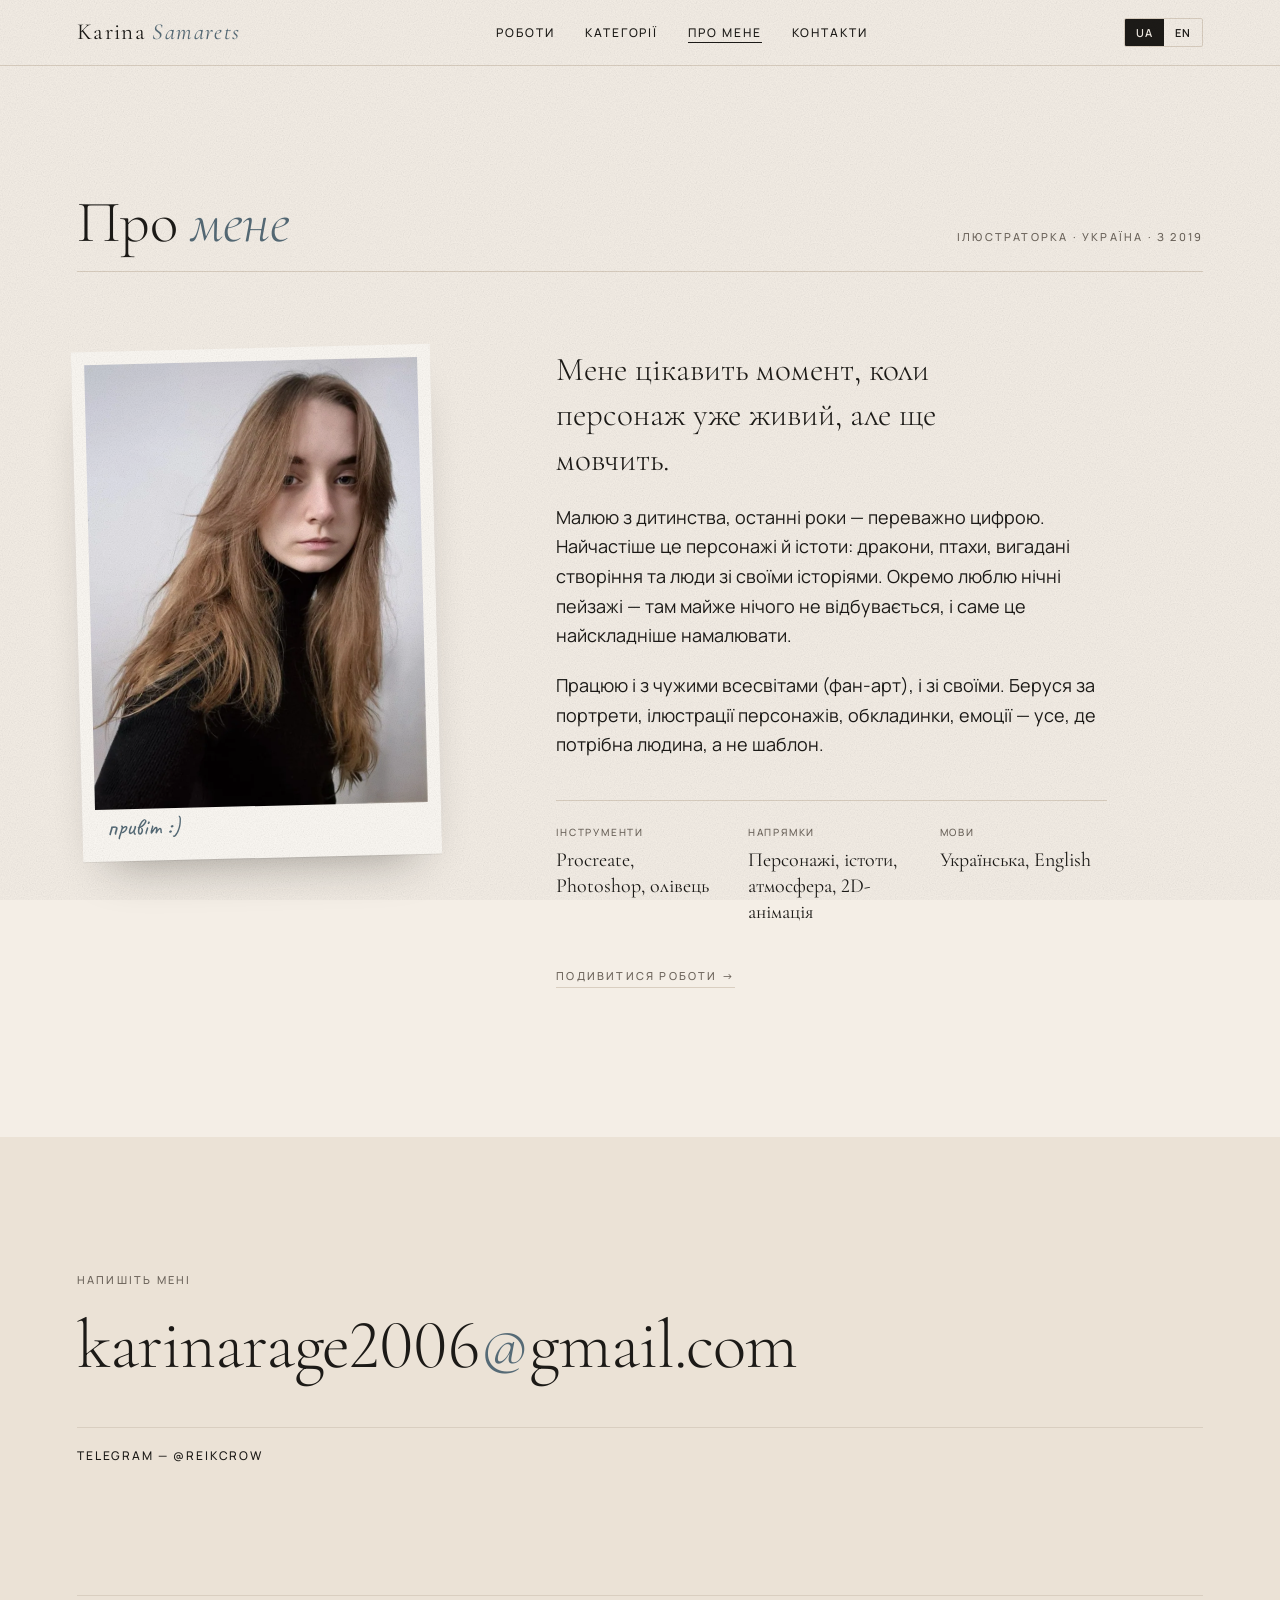
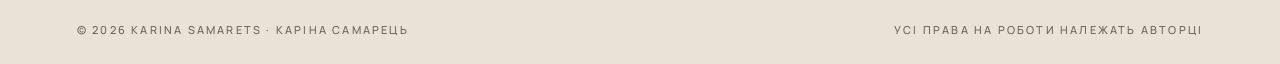
==== about.html @ be1d676d "Портфоліо: головна, роботи з фільтром, про мене Статика без збірки — GitHub Pages віддає файли як є." ====
<!DOCTYPE html>
<html lang="uk">
<head>
<meta charset="utf-8">
<meta name="viewport" content="width=device-width, initial-scale=1">
<title>Про мене — Karina Samarets</title>
<meta name="description" content="Каріна Самарець — ілюстраторка з України. Цифровий живопис, графіка, покадрова 2D-анімація.">
<link rel="icon" href="img/web/iaskravyi-drakon-1000.webp">
<link rel="preconnect" href="https://fonts.googleapis.com">
<link rel="preconnect" href="https://fonts.gstatic.com" crossorigin>
<link href="https://fonts.googleapis.com/css2?family=Cormorant+Garamond:ital,wght@0,300;0,400;0,500;1,300;1,400&family=Manrope:wght@400;500;600;700&family=Caveat:wght@400;500;600&display=swap" rel="stylesheet">
<link rel="stylesheet" href="assets/css/site.css">
</head>
<body>

<a class="skip" href="#main" data-i18n="skip">До основного вмісту</a>

<header>
  <div class="wrap hdr">
    <a class="mark" href="index.html">Karina <span>Samarets</span></a>
    <nav>
      <a href="works.html" data-i18n="nav.works">Роботи</a>
      <a href="index.html#cats-section" data-i18n="nav.cats">Категорії</a>
      <a href="about.html" aria-current="page" data-i18n="nav.about">Про мене</a>
      <a href="index.html#contact" data-i18n="nav.contact">Контакти</a>
    </nav>
    <div class="lang">
      <button type="button" data-lang="uk" aria-current="true">UA</button>
      <button type="button" data-lang="en" aria-current="false">EN</button>
    </div>
  </div>
</header>

<main id="main">
  <div class="wrap">
    <section>
      <div class="sec-head">
        <h2 data-i18n="about.title">Про <em>мене</em></h2>
        <span class="micro" data-i18n="hero.eyebrow">Ілюстраторка · Україна · з 2019</span>
      </div>

      <div class="about">
        <div class="portrait">
          <figure class="frame">
            <img src="img/me.webp" width="960" height="1280" alt="Karina Samarets">
            <figcaption data-i18n="about.hi">привіт :)</figcaption>
          </figure>
        </div>
        <div class="txt">
          <p class="lead" data-i18n="about.lead"></p>
          <p data-i18n="about.p1"></p>
          <p data-i18n="about.p2"></p>
          <div class="facts">
            <div><span class="k" data-i18n="about.k1"></span><span class="v" data-i18n="about.v1"></span></div>
            <div><span class="k" data-i18n="about.k2"></span><span class="v" data-i18n="about.v2"></span></div>
            <div><span class="k" data-i18n="about.k3"></span><span class="v" data-i18n="about.v3"></span></div>
          </div>
          <p style="margin-top:34px">
            <a class="micro" href="works.html" style="border-bottom:1px solid var(--rule);padding-bottom:4px" data-i18n="about.more">Подивитися роботи →</a>
          </p>
        </div>
      </div>
    </section>
  </div>

  <div class="contact">
    <div class="wrap">
      <section>
        <span class="micro" data-i18n="contact.eyebrow">Напишіть мені</span><br>
        <a href="mailto:karinarage2006@gmail.com" class="big">karinarage2006<em>@</em>gmail.com</a>
        <div class="socials">
          <a href="https://t.me/reikcrow" rel="me noopener" target="_blank">Telegram — @reikcrow</a>
        </div>
      </section>
      <footer>
        <span class="micro">© 2026 Karina Samarets · Каріна Самарець</span>
        <span class="micro" data-i18n="contact.rights">Усі права на роботи належать авторці</span>
      </footer>
    </div>
  </div>
</main>

<script src="assets/js/data.js"></script>
<script src="assets/js/i18n.js"></script>
<script src="assets/js/site.js"></script>
</body>
</html>
---- assets/css/site.css ----
:root{
  --paper:#F4EEE6;
  --paper-lit:#FBF8F3;
  --paper-deep:#EBE2D6;
  --ink:#1C1A17;
  --ink-soft:#6B635A;
  --rule:#D9CEC0;
  --slate:#556A76;
  --clay:#A86A6E;
  --night:#0D0E16;

  --display:"Cormorant Garamond",Georgia,serif;
  --ui:"Manrope",-apple-system,Segoe UI,sans-serif;
  --hand:"Caveat",cursive;

  --pad:clamp(20px,6vw,88px);
  --ease:cubic-bezier(.22,.61,.36,1);
}
*{box-sizing:border-box;margin:0;padding:0}
html{scroll-behavior:smooth}
body{
  background:var(--paper);color:var(--ink);font-family:var(--ui);
  font-size:16px;line-height:1.65;-webkit-font-smoothing:antialiased;
  overflow-x:hidden;
}
/* паперова зернистість — SVG-шум інлайном, а не растрова текстура */
body::before{
  content:"";position:fixed;inset:0;z-index:9999;pointer-events:none;opacity:.42;
  background-image:url("data:image/svg+xml;utf8,<svg xmlns='http://www.w3.org/2000/svg' width='180' height='180'><filter id='n'><feTurbulence type='fractalNoise' baseFrequency='.85' numOctaves='3'/><feColorMatrix type='saturate' values='0'/></filter><rect width='180' height='180' filter='url(%23n)' opacity='.5'/></svg>");
  mix-blend-mode:multiply;
}
img{display:block;max-width:100%}
a{color:inherit;text-decoration:none}
:focus-visible{outline:2px solid var(--slate);outline-offset:3px}

.wrap{max-width:1560px;margin:0 auto;padding-inline:var(--pad)}
.micro{font:500 11px/1.5 var(--ui);letter-spacing:.2em;text-transform:uppercase;color:var(--ink-soft)}
.hand{font-family:var(--hand);font-size:25px;line-height:1.25;color:var(--slate)}
.skip{position:absolute;left:-9999px}
.skip:focus{left:var(--pad);top:10px;z-index:200;background:var(--ink);color:var(--paper);padding:10px 16px}

/* ─────────── хедер ─────────── */
header{position:sticky;top:0;z-index:80;background:rgba(244,238,230,.86);backdrop-filter:blur(14px);
  border-bottom:1px solid var(--rule)}
.hdr{display:flex;align-items:center;justify-content:space-between;gap:24px;padding-block:18px}
.mark{font:400 23px/1 var(--display);letter-spacing:.06em;white-space:nowrap}
.mark span{font-style:italic;color:var(--slate)}
nav{display:flex;gap:30px;align-items:center}
nav a{font:500 12px/1 var(--ui);letter-spacing:.16em;text-transform:uppercase;position:relative;padding:4px 0}
nav a::after{content:"";position:absolute;left:0;right:100%;bottom:0;height:1px;background:var(--ink);
  transition:right .45s var(--ease)}
nav a:hover::after,nav a[aria-current="page"]::after{right:0}
.lang{border:1px solid var(--rule);border-radius:2px;display:flex;overflow:hidden}
.lang button{all:unset;padding:8px 11px;cursor:pointer;transition:background .3s,color .3s;
  font:600 11px/1 var(--ui);letter-spacing:.1em}
.lang button[aria-current="true"]{background:var(--ink);color:var(--paper)}

/* ─────────── герой ─────────── */
.hero{padding-block:clamp(32px,4.5vw,64px) clamp(56px,9vw,120px);position:relative}
.hero-grid{display:grid;grid-template-columns:repeat(12,1fr);gap:24px;align-items:start}
.hero-type{grid-column:1/9;grid-row:1;position:relative;z-index:2}
.eyebrow{display:flex;align-items:center;gap:14px;margin-bottom:26px}
.eyebrow .line{flex:1;max-width:120px;height:1px;background:var(--ink)}
h1{font-family:var(--display);font-weight:300;font-size:clamp(52px,10vw,150px);line-height:.88;
  letter-spacing:-.02em}
h1 em{font-style:italic;font-weight:300}
h1 .out{-webkit-text-stroke:1px var(--ink);color:transparent}
/* нотатка живе в порожньому полі під заголовком, ніколи поверх ілюстрації */
.note-inline{margin-top:clamp(28px,4vw,54px);display:flex;align-items:flex-start;gap:14px;
  transform:rotate(-2.5deg);transform-origin:left center;max-width:430px}
.note-inline .arrow{flex:none;width:76px;color:var(--slate);margin-top:14px}
.hero-img{grid-column:8/13;grid-row:1;position:relative;z-index:1;margin-top:30px}
.hero-foot{display:grid;grid-template-columns:repeat(12,1fr);gap:24px;margin-top:clamp(40px,6vw,86px);
  padding-top:22px;border-top:1px solid var(--rule)}
.hero-foot p{grid-column:1/6;font-size:17px;color:var(--ink-soft)}
.hero-foot .meta{grid-column:9/13;display:flex;flex-direction:column;gap:9px;align-items:flex-start}

/* паперова рамка — герой і портрет */
.frame{background:var(--paper-lit);padding:14px 14px 58px;position:relative;
  box-shadow:0 1px 0 rgba(28,26,23,.06),0 26px 50px -28px rgba(28,26,23,.45)}
.frame img{width:100%;height:auto;object-fit:cover}
.frame figcaption{position:absolute;left:26px;bottom:22px}
.tape{position:absolute;width:104px;height:26px;background:rgba(214,200,178,.62);
  box-shadow:0 1px 2px rgba(28,26,23,.14);z-index:3;top:-11px;left:-24px;transform:rotate(-27deg)}

/* ─────────── секції ─────────── */
section{padding-block:clamp(64px,10vw,140px)}
.sec-head{display:flex;align-items:baseline;justify-content:space-between;gap:24px;
  padding-bottom:18px;border-bottom:1px solid var(--rule);margin-bottom:clamp(40px,6vw,76px)}
.sec-head h2{font:300 clamp(30px,4.6vw,62px)/1 var(--display);letter-spacing:-.01em}
.sec-head h2 em{font-style:italic;color:var(--slate)}

/* ─────────── сітка робіт ─────────── */
.works{display:grid;grid-template-columns:repeat(12,1fr);gap:clamp(28px,4vw,64px) 24px}
.w{position:relative}
.w-img{overflow:hidden;background:var(--paper-deep) center/cover;position:relative;display:block}
.w-img img{width:100%;height:100%;object-fit:cover;transition:transform 1.1s var(--ease),opacity .6s}
.w-img img[data-loading]{opacity:0}
.w:hover .w-img img{transform:scale(1.035)}
.w-cap{display:flex;gap:14px;align-items:baseline;margin-top:14px}
.w-num{font:500 11px/1 var(--ui);letter-spacing:.14em;color:var(--clay);padding-top:3px}
.w-cap h3{font:400 clamp(19px,1.6vw,26px)/1.15 var(--display);letter-spacing:.005em;flex:1}
.w-cat{font:500 10px/1 var(--ui);letter-spacing:.18em;text-transform:uppercase;color:var(--ink-soft);
  white-space:nowrap;padding-top:6px}

/* «зламана» сітка головної: різна ширина + вертикальні зсуви */
.works--featured .w:nth-child(1){grid-column:1/8}
.works--featured .w:nth-child(1) .w-img{aspect-ratio:16/11}
.works--featured .w:nth-child(2){grid-column:9/13;align-self:end;padding-bottom:6%}
.works--featured .w:nth-child(2) .w-img{aspect-ratio:4/5}
.works--featured .w:nth-child(3){grid-column:2/6;margin-top:-4%}
.works--featured .w:nth-child(3) .w-img{aspect-ratio:1/1}
.works--featured .w:nth-child(4){grid-column:7/13}
.works--featured .w:nth-child(4) .w-img{aspect-ratio:16/11}
.works--featured .w:nth-child(5){grid-column:4/11}
.works--featured .w:nth-child(5) .w-img{aspect-ratio:21/10}

/* сітка «всі роботи»: ритм 7-5 / 5-7 зі зсувом, щоб не читалось як стрічка */
.works--all .w{grid-column:span 6}
.works--all .w .w-img{aspect-ratio:4/3}
.works--all .w:nth-child(4n+1){grid-column:1/8}
.works--all .w:nth-child(4n+2){grid-column:9/13;align-self:end}
.works--all .w:nth-child(4n+2) .w-img{aspect-ratio:4/5}
.works--all .w:nth-child(4n+3){grid-column:2/6}
.works--all .w:nth-child(4n+3) .w-img{aspect-ratio:1/1}
.works--all .w:nth-child(4n+4){grid-column:7/13;margin-top:-6%}
.works--all .w:nth-child(4n+4) .w-img{aspect-ratio:16/11}

.empty{grid-column:1/-1;padding:60px 0;text-align:center;color:var(--ink-soft)}

/* фільтр категорій */
.filters{display:flex;flex-wrap:wrap;gap:10px;margin-bottom:clamp(36px,5vw,64px)}
.filters button{all:unset;cursor:pointer;padding:9px 16px;border:1px solid var(--rule);border-radius:2px;
  font:500 11px/1 var(--ui);letter-spacing:.16em;text-transform:uppercase;transition:.3s}
.filters button:hover{border-color:var(--ink)}
.filters button[aria-pressed="true"]{background:var(--ink);color:var(--paper);border-color:var(--ink)}
.filters button span{color:var(--clay);margin-left:8px}
.filters button[aria-pressed="true"] span{color:var(--paper-deep)}

/* курсор-мазок */
.brush{position:fixed;z-index:200;pointer-events:none;width:92px;height:92px;border-radius:50%;
  background:var(--slate);color:var(--paper);display:grid;place-items:center;text-align:center;
  font-family:var(--hand);font-size:20px;line-height:1.1;padding:10px;
  transform:translate(-50%,-50%) scale(0);transition:transform .4s var(--ease)}
.brush.on{transform:translate(-50%,-50%) scale(1)}

/* ─────────── список категорій ─────────── */
.cats{border-top:1px solid var(--rule)}
.cat{display:grid;grid-template-columns:64px 1fr auto 150px;gap:28px;align-items:center;
  padding:22px 0;border-bottom:1px solid var(--rule);transition:padding .5s var(--ease)}
.cat:hover{padding-left:20px}
.cat .n{font:500 11px/1 var(--ui);letter-spacing:.14em;color:var(--clay)}
.cat h3{font:300 clamp(24px,3.2vw,46px)/1.1 var(--display)}
.cat:hover h3{font-style:italic}
.cat .count{font:500 11px/1 var(--ui);letter-spacing:.18em;text-transform:uppercase;
  color:var(--ink-soft);white-space:nowrap}
.cat .thumb{height:66px;overflow:hidden;opacity:0;transform:translateX(-14px);
  transition:opacity .5s var(--ease),transform .5s var(--ease)}
.cat:hover .thumb{opacity:1;transform:none}
.cat .thumb img{height:66px;width:150px;object-fit:cover}

/* ─────────── про мене ─────────── */
.about{display:grid;grid-template-columns:repeat(12,1fr);gap:24px;align-items:start}
.about .portrait{grid-column:1/5}
.about .portrait .frame{padding:13px 13px 52px;transform:rotate(-1.4deg)}
.about .portrait img{aspect-ratio:3/4}
.about .portrait figcaption{font-family:var(--hand);font-size:25px;color:var(--slate);left:24px;bottom:12px}
.about .txt{grid-column:6/12}
.about .txt p{font-size:18px;margin-bottom:20px;max-width:56ch}
.about .txt p.lead{font:300 clamp(24px,2.6vw,34px)/1.35 var(--display);color:var(--ink);max-width:24ch}
.facts{display:grid;grid-template-columns:repeat(3,1fr);gap:24px;margin-top:40px;padding-top:24px;
  border-top:1px solid var(--rule)}
.facts div span{display:block}
.facts .k{font:500 10px/1.4 var(--ui);letter-spacing:.18em;text-transform:uppercase;
  color:var(--ink-soft);margin-bottom:8px}
.facts .v{font:400 20px/1.3 var(--display)}

/* ─────────── лайтбокс ─────────── */
.lb{position:fixed;inset:0;z-index:300;background:var(--night);color:#E9E2D6;
  padding:clamp(20px,4vw,54px);display:none;opacity:0;transition:opacity .35s var(--ease)}
.lb[open]{display:block}
.lb.shown{opacity:1}
.lb-in{height:100%;display:grid;grid-template-columns:repeat(12,1fr);gap:28px;align-items:center}
.lb figure{grid-column:4/12;height:100%;display:grid;place-items:center}
.lb figure img{max-width:100%;max-height:100%;width:auto;height:auto;object-fit:contain;
  box-shadow:0 40px 80px -40px #000}
.lb .side{grid-column:1/4;display:flex;flex-direction:column;gap:16px}
.lb h3{font:300 clamp(26px,2.6vw,38px)/1.05 var(--display)}
.lb .micro{color:#9A9287}
.lb p{font-size:15px;color:#A8A096;max-width:32ch}
.lb .nav{display:flex;gap:10px;margin-top:8px}
.lb .nav button{all:unset;cursor:pointer;width:42px;height:42px;border:1px solid #37343C;
  display:grid;place-items:center;font-size:17px;transition:.35s}
.lb .nav button:hover{background:#E9E2D6;color:var(--night)}
.lb .x{all:unset;cursor:pointer;position:absolute;top:clamp(14px,2vw,26px);right:clamp(14px,2vw,30px);
  font-size:22px;line-height:1;padding:8px;z-index:2}

/* ─────────── контакти й підвал ─────────── */
.contact{background:var(--paper-deep)}
.contact .big{font:300 clamp(30px,5.4vw,80px)/1.05 var(--display);letter-spacing:-.015em;
  display:inline-block;margin-top:18px;border-bottom:1px solid transparent;transition:border-color .4s}
.contact .big:hover{border-color:var(--ink)}
.contact .big em{font-style:italic;color:var(--slate)}
.socials{display:flex;gap:28px;flex-wrap:wrap;margin-top:44px;padding-top:22px;border-top:1px solid var(--rule)}
.socials a{font:500 12px/1 var(--ui);letter-spacing:.16em;text-transform:uppercase;
  border-bottom:1px solid transparent;padding-bottom:4px;transition:.3s}
.socials a:hover{border-color:var(--ink)}
footer{padding-block:26px;display:flex;justify-content:space-between;gap:20px;flex-wrap:wrap;
  border-top:1px solid var(--rule)}

/* ставимо після всіх правил із шорткатом font: він скидає font-variant-numeric,
   а без мінускульних цифер «2D» і «2006» виглядають зламаними */
h1,.mark,.sec-head h2,.w-cap h3,.cat h3,.cat .n,.w-num,.lb h3,.contact .big,.facts .v{
  font-variant-numeric:lining-nums;font-feature-settings:"lnum" 1,"onum" 0}

@media(max-width:1100px){
  .about .txt{grid-column:6/13}
  .cat{grid-template-columns:52px 1fr auto}
  .cat .thumb{display:none}
  .lb figure{grid-column:5/13}
  .lb .side{grid-column:1/5}
}
@media(max-width:900px){
  .hero-grid,.hero-foot,.about,.works{grid-template-columns:repeat(6,1fr)}
  .hero-type{grid-row:auto}
  .hero-type,.hero-foot p,.hero-foot .meta,.about .portrait,.about .txt{grid-column:1/-1}
  .hero-img{grid-column:1/-1;grid-row:auto;margin:34px 0 0}
  .works--featured .w,.works--all .w{grid-column:1/-1!important;margin:0;padding:0}
  .works--featured .w .w-img,.works--all .w .w-img{aspect-ratio:4/3}
  .note-inline{max-width:none}
  .about .portrait{max-width:340px;margin-bottom:34px}
  .facts{grid-template-columns:1fr}
  /* не ховаємо навігацію на телефоні — переносимо другим рядком хедера */
  .hdr{flex-wrap:wrap;row-gap:12px}
  nav{order:3;width:100%;gap:10px;justify-content:space-between;
      border-top:1px solid var(--rule);padding-top:12px}
  nav a{font-size:10px;letter-spacing:.1em}
  .lb-in{grid-template-columns:1fr;grid-template-rows:1fr auto;gap:18px}
  .lb figure,.lb .side{grid-column:1}
  .lb .side{gap:10px}
  .lb p{display:none}
}
@media(prefers-reduced-motion:reduce){*{transition:none!important;animation:none!important}}
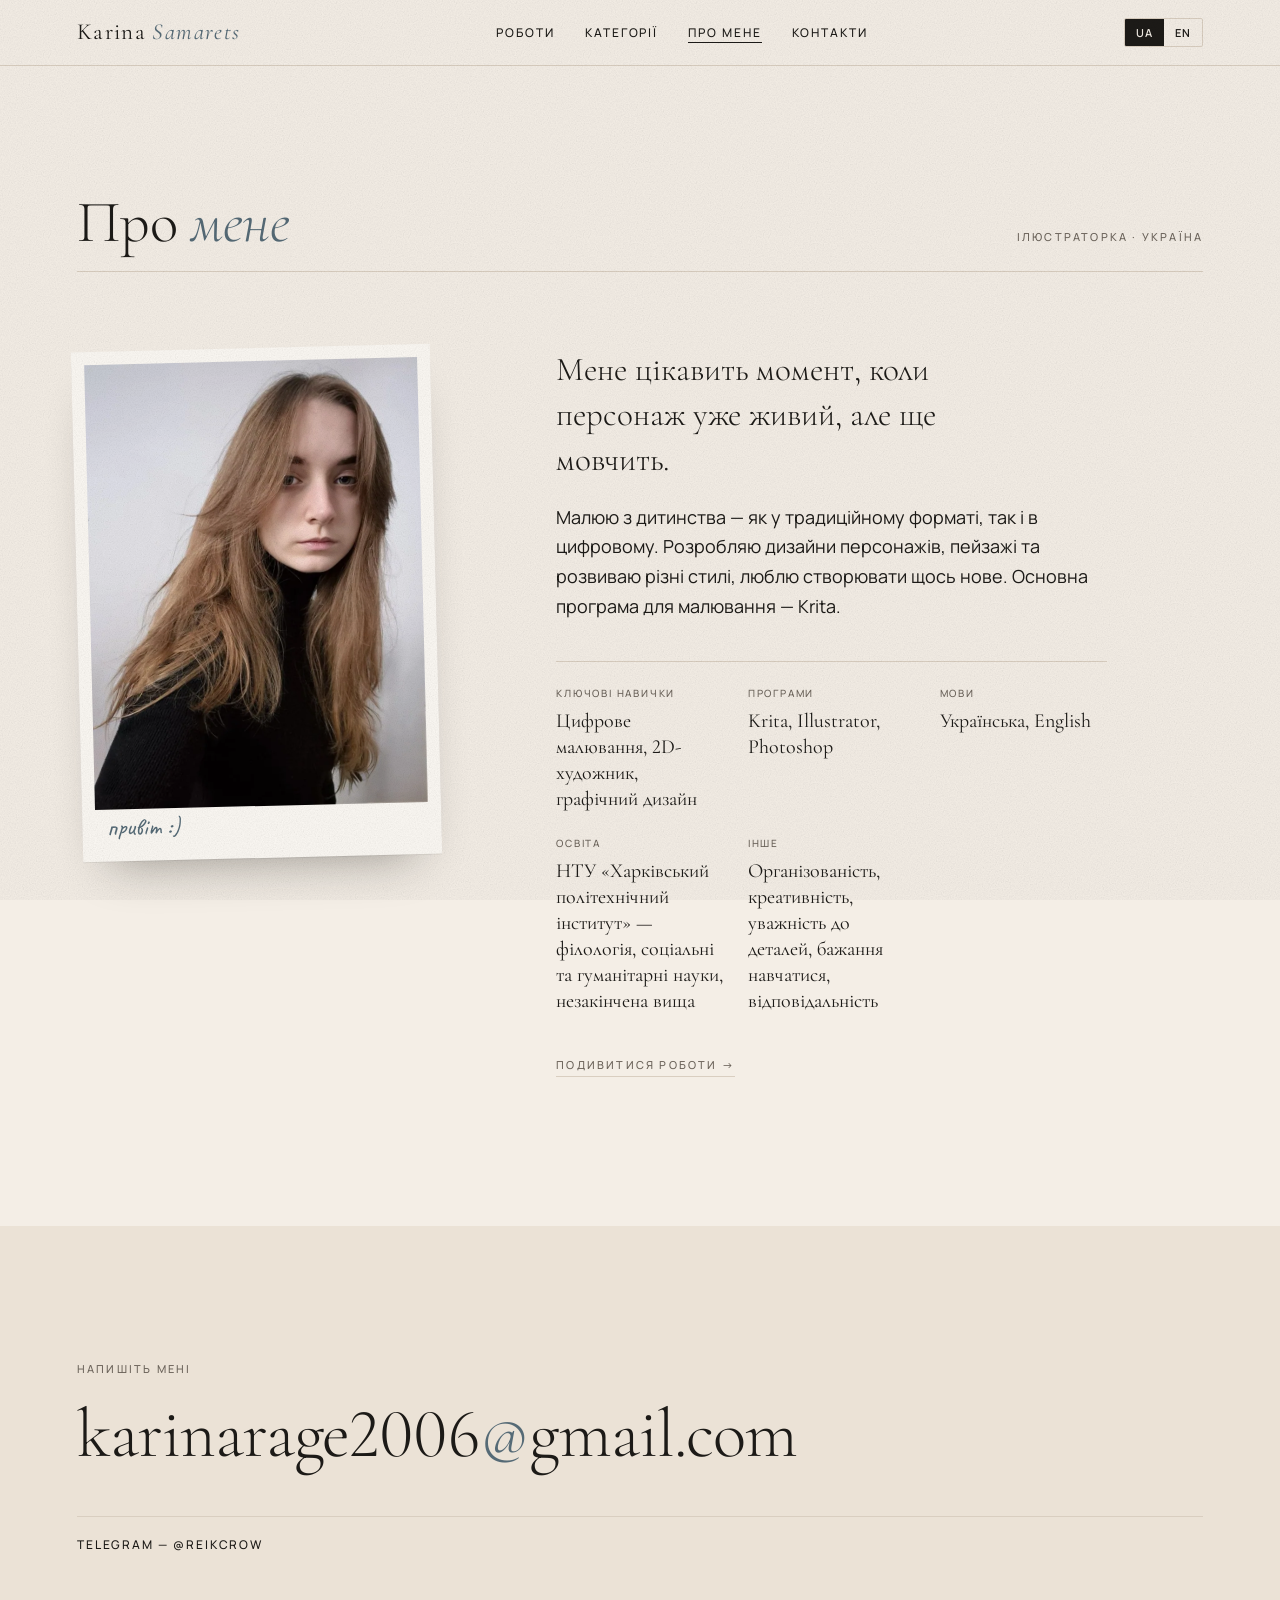
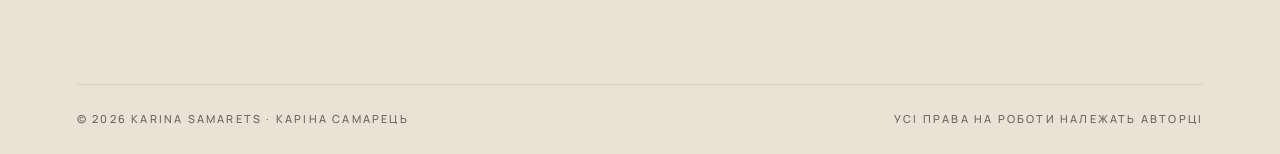
==== commit 0836cbfc: "fix" ====
--- a/about.html
+++ b/about.html
@@ -49,10 +49,11 @@
         <div class="txt">
           <p class="lead" data-i18n="about.lead"></p>
           <p data-i18n="about.p1"></p>
-          <p data-i18n="about.p2"></p>
           <div class="facts">
             <div><span class="k" data-i18n="about.k1"></span><span class="v" data-i18n="about.v1"></span></div>
             <div><span class="k" data-i18n="about.k2"></span><span class="v" data-i18n="about.v2"></span></div>
+            <div><span class="k" data-i18n="about.k5"></span><span class="v" data-i18n="about.v5"></span></div>
+            <div><span class="k" data-i18n="about.k4"></span><span class="v" data-i18n="about.v4"></span></div>
             <div><span class="k" data-i18n="about.k3"></span><span class="v" data-i18n="about.v3"></span></div>
           </div>
           <p style="margin-top:34px">
--- a/assets/css/site.css
+++ b/assets/css/site.css
@@ -138,10 +138,10 @@
 .filters button[aria-pressed="true"] span{color:var(--paper-deep)}
 
 /* курсор-мазок */
-.brush{position:fixed;z-index:200;pointer-events:none;width:92px;height:92px;border-radius:50%;
-  background:var(--slate);color:var(--paper);display:grid;place-items:center;text-align:center;
-  font-family:var(--hand);font-size:20px;line-height:1.1;padding:10px;
-  transform:translate(-50%,-50%) scale(0);transition:transform .4s var(--ease)}
+.brush{position:fixed;z-index:200;pointer-events:none;width:38px;height:38px;border-radius:50%;
+  background:var(--slate);display:grid;place-items:center;
+  transform:translate(-50%,-50%) scale(0);transition:transform .35s var(--ease)}
+.brush svg{width:19px;height:19px;stroke:var(--paper);fill:none;stroke-width:1.5}
 .brush.on{transform:translate(-50%,-50%) scale(1)}
 
 /* ─────────── список категорій ─────────── */
@@ -180,11 +180,13 @@
   padding:clamp(20px,4vw,54px);display:none;opacity:0;transition:opacity .35s var(--ease)}
 .lb[open]{display:block}
 .lb.shown{opacity:1}
-.lb-in{height:100%;display:grid;grid-template-columns:repeat(12,1fr);gap:28px;align-items:center}
-.lb figure{grid-column:4/12;height:100%;display:grid;place-items:center}
-.lb figure img{max-width:100%;max-height:100%;width:auto;height:auto;object-fit:contain;
-  box-shadow:0 40px 80px -40px #000}
-.lb .side{grid-column:1/4;display:flex;flex-direction:column;gap:16px}
+.lb-in{height:100%;display:grid;grid-template-columns:repeat(12,1fr);grid-template-rows:1fr;
+  gap:28px;align-items:stretch}
+/* висоту задаємо явно й центруємо через object-fit: відсотковий max-height
+   усередині auto-рядка ні від чого не рахується — високі роботи різало знизу */
+.lb figure{grid-column:4/12;min-height:0;min-width:0}
+.lb figure img{width:100%;height:100%;object-fit:contain}
+.lb .side{grid-column:1/4;align-self:center;display:flex;flex-direction:column;gap:16px}
 .lb h3{font:300 clamp(26px,2.6vw,38px)/1.05 var(--display)}
 .lb .micro{color:#9A9287}
 .lb p{font-size:15px;color:#A8A096;max-width:32ch}
